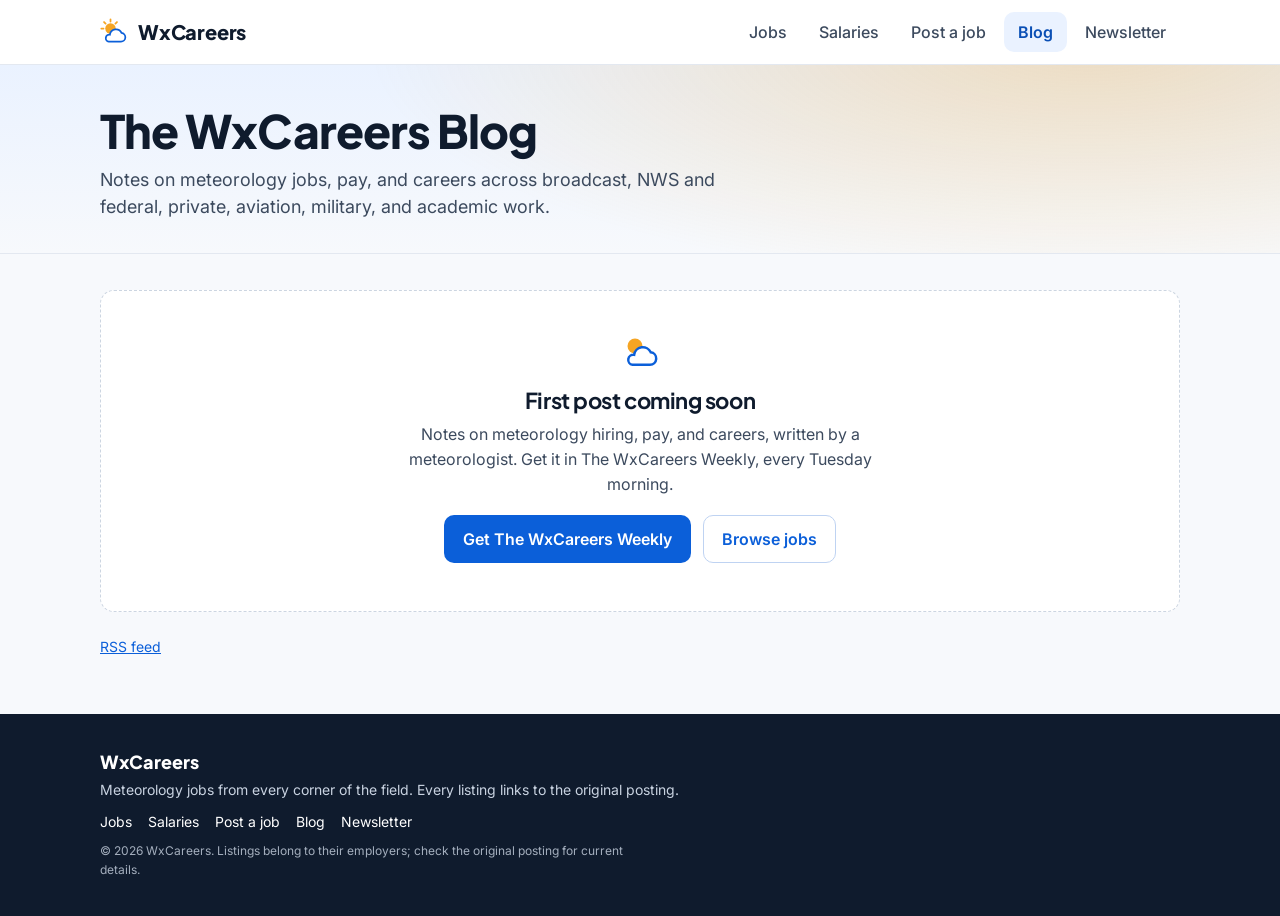
==== site/blog/index.html @ 06b13ea0 "Add blog infrastructure: markdown build, blog index, RSS feed, sitemap, robots.txt, nav links" ====
<!doctype html><html lang=en><head><meta charset=utf-8><meta name=viewport content="width=device-width,initial-scale=1"><title>Blog | WxCareers</title><link rel=canonical href="https://wxcareers.com/blog/"><meta name=description content="Notes on meteorology jobs, pay, and careers from WxCareers."><meta property=og:title content="Blog | WxCareers"><meta property=og:description content="Notes on meteorology jobs, pay, and careers from WxCareers."><meta property=og:type content=website><meta property=og:site_name content=WxCareers><meta property=og:url content="https://wxcareers.com/blog/"><meta name=theme-color content="#0B5FD9"><link rel=preconnect href="https://fonts.googleapis.com"><link rel=preconnect href="https://fonts.gstatic.com" crossorigin><link rel=stylesheet href="https://fonts.googleapis.com/css2?family=Inter:wght@400;500;600;700&family=Plus+Jakarta+Sans:wght@600;700;800&display=swap"><link rel=stylesheet href="../style.css?v=2"><link rel=alternate type="application/rss+xml" title="WxCareers Blog" href="https://wxcareers.com/blog/feed.xml"></head><body>
<a class=skip href="#main">Skip to content</a>
<header class=site-header><div class="wrap nav-row"><a class=brand href=../index.html><svg class="logo-mark" viewBox="0 0 32 32" aria-hidden="true" width="28" height="28"><circle cx="12" cy="12" r="6" fill="#F5A524"/><g stroke="#F5A524" stroke-width="2" stroke-linecap="round"><path d="M12 1.5v2.5M1.5 12H4M4.6 4.6l1.8 1.8M19.4 4.6l-1.8 1.8"/></g><path d="M10 27h14a5 5 0 0 0 .6-9.96A7 7 0 0 0 11.3 19 4 4 0 0 0 10 27z" fill="#fff" stroke="#0B5FD9" stroke-width="2"/></svg><span>WxCareers</span></a>
<button class=nav-toggle aria-expanded=false aria-controls=site-nav><svg viewBox="0 0 24 24" width=22 height=22 aria-hidden=true><path d="M4 7h16M4 12h16M4 17h16" fill="none" stroke="#0F1B2D" stroke-width="2" stroke-linecap="round"/></svg><span class=sr-only>Menu</span></button>
<nav id=site-nav aria-label=Main><ul><li><a href=../index.html>Jobs</a></li><li><a href=../salaries.html>Salaries</a></li><li><a href=../post.html>Post a job</a></li><li><a href=../blog/ class=on aria-current=page>Blog</a></li><li><a href=../newsletter.html>Newsletter</a></li></ul></nav></div></header>
<main id=main><section class="hero hero-sm"><div class=wrap><h1>The WxCareers Blog</h1><p class=hero-lede>Notes on meteorology jobs, pay, and careers across broadcast, NWS and federal, private, aviation, military, and academic work.</p></div></section><section class="wrap content"><div class=coming-soon><svg viewBox="0 0 32 32" width=40 height=40 aria-hidden=true><circle cx=12 cy=12 r=6 fill="#F5A524"/><path d="M10 27h14a5 5 0 0 0 .6-9.96A7 7 0 0 0 11.3 19 4 4 0 0 0 10 27z" fill="#fff" stroke="#0B5FD9" stroke-width=2 /></svg><h2>First post coming soon</h2><p>Notes on meteorology hiring, pay, and careers, written by a meteorologist. Get it in The WxCareers Weekly, every Tuesday morning.</p><div class=cta-row style="justify-content:center"><a class="btn btn-primary" href="../newsletter.html">Get The WxCareers Weekly</a><a class="btn btn-secondary" href="../index.html">Browse jobs</a></div></div><p class=meta><a href="feed.xml">RSS feed</a></p></section></main><footer class=site-footer><div class=wrap><p class=footer-brand>WxCareers</p><p>Meteorology jobs from every corner of the field. Every listing links to the original posting.</p><p class=footer-links><a href=../index.html>Jobs</a><a href=../salaries.html>Salaries</a><a href=../post.html>Post a job</a><a href=../blog/>Blog</a><a href=../newsletter.html>Newsletter</a></p><p class=small>© 2026 WxCareers. Listings belong to their employers; check the original posting for current details.</p></div></footer><script>(function(){var b=document.querySelector('.nav-toggle'),n=document.getElementById('site-nav');b.addEventListener('click',function(){var o=b.getAttribute('aria-expanded')==='true';b.setAttribute('aria-expanded',String(!o));n.classList.toggle('open',!o)})})();</script></body></html>
---- site/style.css ----
/* WxCareers redesign — tokens */
:root{--ink:#0F1B2D;--ink-2:#3C4A5E;--muted:#5A6779;--line:#E3E8F0;--bg:#F7F9FC;--surface:#FFFFFF;
--sky:#0B5FD9;--sky-600:#0A4FB5;--sky-50:#EAF2FF;--sun:#F5A524;--sun-50:#FFF5E1;--sun-ink:#8A4B00;
--green:#0E7A4B;--green-50:#E6F6EE;--focus:#F5A524;--radius:14px;--shadow:0 1px 2px rgba(15,27,45,.06),0 4px 16px rgba(15,27,45,.06);
--font:"Inter",system-ui,-apple-system,"Segoe UI",Roboto,sans-serif;--display:"Plus Jakarta Sans","Inter",system-ui,sans-serif}
*{box-sizing:border-box}html{-webkit-text-size-adjust:100%}
body{margin:0;font:16px/1.55 var(--font);background:var(--bg);color:var(--ink);min-height:100vh;display:flex;flex-direction:column}
main{flex:1}a{color:var(--sky)}a:hover{color:var(--sky-600)}
.wrap{max-width:1120px;margin:0 auto;padding:0 20px}
.sr-only{position:absolute;width:1px;height:1px;padding:0;margin:-1px;overflow:hidden;clip:rect(0,0,0,0);border:0}
.skip{position:absolute;left:12px;top:-60px;background:var(--ink);color:#fff;padding:10px 14px;border-radius:8px;z-index:100}.skip:focus{top:12px}
:focus-visible{outline:3px solid var(--focus);outline-offset:2px;border-radius:6px}
/* header */
.site-header{position:sticky;top:0;z-index:50;background:rgba(255,255,255,.92);backdrop-filter:saturate(1.4) blur(10px);border-bottom:1px solid var(--line)}
.nav-row{display:flex;align-items:center;justify-content:space-between;min-height:64px;flex-wrap:wrap}
.brand{display:flex;align-items:center;gap:10px;font:800 20px/1 var(--display);color:var(--ink);text-decoration:none;letter-spacing:-.01em}
.nav-toggle{padding:0;min-height:44px;display:inline-flex;align-items:center;justify-content:center;width:44px;height:44px;border:1px solid var(--line);background:#fff;border-radius:10px;color:var(--ink);cursor:pointer}
#site-nav{display:none;width:100%}#site-nav.open{display:block}
#site-nav ul{list-style:none;margin:0;padding:8px 0 14px;display:flex;flex-direction:column;gap:2px}
#site-nav a{display:block;padding:12px 14px;border-radius:10px;color:var(--ink-2);text-decoration:none;font-weight:500}
#site-nav a:hover{background:var(--sky-50);color:var(--sky-600)}
#site-nav a.on{color:var(--sky-600);background:var(--sky-50);font-weight:600}
@media(min-width:760px){.nav-toggle{display:none}#site-nav{display:block;width:auto}#site-nav ul{flex-direction:row;padding:0;gap:4px}#site-nav a{padding:8px 14px}}
/* hero */
.hero{background:radial-gradient(1200px 400px at 85% -10%,rgba(245,165,36,.28),transparent 60%),linear-gradient(180deg,#EAF2FF 0%,#F7F9FC 100%);padding:44px 0 28px;border-bottom:1px solid var(--line)}
.hero-sm{padding:40px 0 32px}
h1,h2,h3{font-family:var(--display);letter-spacing:-.02em;color:var(--ink)}
h1{font-size:clamp(30px,5vw,46px);line-height:1.1;margin:0 0 10px;font-weight:800}
.hero-lede{font-size:18px;color:var(--ink-2);margin:0;max-width:60ch}
.meta{color:var(--muted);font-size:14px;margin:0}.hero-meta{font-size:15px}
.content{padding:28px 20px 56px}
/* filters */
.bar{display:flex;gap:10px;flex-wrap:wrap;margin:20px 0 0}
.filters{display:grid;grid-template-columns:1fr 1fr;gap:10px;background:#fff;padding:10px;border:1px solid var(--line);border-radius:var(--radius);box-shadow:var(--shadow)}
.field{position:relative;display:flex;align-items:center}
.field-search{grid-column:1/-1}.field-grow{flex:1;min-width:200px}
@media(min-width:760px){.filters{grid-template-columns:200px 200px 1fr}.field-search{grid-column:auto}}
select,input,button{font:inherit;color:var(--ink)}
select,input{width:100%;min-height:46px;padding:10px 14px;border:1px solid #CCD5E1;border-radius:10px;background:#fff}
select{appearance:none;background-image:url("data:image/svg+xml,%3Csvg xmlns='http://www.w3.org/2000/svg' width='12' height='8'%3E%3Cpath d='M1 1l5 5 5-5' fill='none' stroke='%233C4A5E' stroke-width='2'/%3E%3C/svg%3E");background-repeat:no-repeat;background-position:right 14px center;padding-right:36px}
.field-search input{padding-left:40px}.field .ico{position:absolute;left:13px;color:var(--muted);pointer-events:none}
select:hover,input:hover{border-color:#9FB0C6}
button:not(.nav-toggle){min-height:46px;padding:10px 22px;border:0;border-radius:10px;background:var(--sky);color:#fff;font-weight:600;cursor:pointer}
button:not(.nav-toggle):hover{background:var(--sky-600)}
/* jobs */
.result-count{font-weight:600;color:var(--ink-2);margin:0 0 12px;font-size:14px}
.job-list{display:grid;gap:12px}
.job{display:flex;justify-content:space-between;align-items:flex-start;gap:16px;background:var(--surface);border:1px solid var(--line);border-radius:var(--radius);padding:18px 20px;box-shadow:var(--shadow);transition:border-color .15s,transform .15s}
.job:hover{border-color:#B9CCEB;transform:translateY(-1px)}
.job-main{min-width:0}
.job-title{font-size:18px;margin:0 0 2px;line-height:1.3}
.job-title a{color:var(--ink);text-decoration:none}.job-title a:hover{color:var(--sky)}
.job-employer{margin:0 0 6px;color:var(--ink-2);font-weight:500}
.job .meta{display:flex;flex-wrap:wrap;gap:4px 14px}
.job .meta span+span::before{content:"";display:inline-block;width:4px;height:4px;border-radius:50%;background:#B4BFCD;margin-right:14px;vertical-align:middle;margin-left:-8px}
.sal{display:inline-block;margin:10px 0 0;color:var(--green);background:var(--green-50);font-weight:600;font-size:14px;padding:3px 10px;border-radius:999px}
td.sal{display:table-cell;background:none;padding:12px 14px;border-radius:0}
.tag{font-size:12px;font-weight:600;padding:4px 10px;border-radius:999px;background:var(--sky-50);color:var(--sky-600);white-space:nowrap}
.tag-tv{background:#F1EBFF;color:#5B34C7}.tag-federal{background:#E6F0FF;color:#0A4FB5}.tag-private{background:var(--green-50);color:var(--green)}
.tag-aviation{background:#E3F6FA;color:#0A6577}.tag-military{background:#EEF1E4;color:#4C5A17}.tag-academic{background:var(--sun-50);color:var(--sun-ink)}
.empty{padding:32px;text-align:center;color:var(--muted);background:#fff;border:1px dashed #CCD5E1;border-radius:var(--radius)}
@media(max-width:520px){.job{flex-direction:column-reverse;gap:10px}}
/* table */
.table-wrap{background:#fff;border:1px solid var(--line);border-radius:var(--radius);box-shadow:var(--shadow);overflow:hidden}
table{width:100%;border-collapse:collapse}
th{font-size:12px;text-transform:uppercase;letter-spacing:.06em;color:var(--muted);background:#F2F5FA;font-weight:600}
td,th{padding:12px 14px;border-bottom:1px solid var(--line);text-align:left;vertical-align:top}
tbody tr:last-child td{border-bottom:0}tbody tr:hover{background:#FAFBFE}
td a{font-weight:600;text-decoration:none}
@media(max-width:700px){thead{position:absolute;left:-9999px}table,tbody,tr,td{display:block}tr{padding:12px 14px;border-bottom:1px solid var(--line)}
td,td.sal{border:0;padding:3px 0;display:flex;gap:12px}td::before{content:attr(data-label);flex:0 0 96px;font-size:12px;text-transform:uppercase;letter-spacing:.05em;color:var(--muted);padding-top:2px}}
/* cards */
.card-grid{display:grid;gap:16px}@media(min-width:760px){.card-grid{grid-template-columns:repeat(3,1fr)}}
.card{background:#fff;border:1px solid var(--line);border-radius:var(--radius);padding:24px;box-shadow:var(--shadow)}
.card h3{margin:0 0 8px;font-size:20px}.card p{margin:0;color:var(--ink-2)}
.card-feature{border:2px solid var(--sky);position:relative;background:linear-gradient(180deg,#fff,#F5F9FF)}
.card-narrow{max-width:620px}.card-narrow .bar{margin:0 0 12px}
.tbd{color:var(--sun-ink);background:var(--sun-50);font-weight:600;padding:1px 8px;border-radius:6px}
.note{margin-top:20px}
/* footer */
.site-footer{background:var(--ink);color:#C9D3E1;padding:36px 0;font-size:14px}
.site-footer p{margin:0;max-width:70ch}.footer-brand{font:800 18px var(--display);color:#fff;margin-bottom:6px!important}
@media(prefers-reduced-motion:reduce){*{transition:none!important}}
/* staging additions */
.cta-row{display:flex;gap:12px;flex-wrap:wrap;margin:18px 0 8px}
.btn{display:inline-block;padding:11px 18px;border-radius:10px;font-weight:600;text-decoration:none;border:1px solid transparent}
.btn-primary{background:#0B5FD9;color:#fff}.btn-secondary{background:#fff;color:#0B5FD9;border-color:#BFD3F2}
.hero-support{font-size:14px;color:var(--muted);margin:6px 0 22px}
.status-note{margin:18px 0;font-weight:500}.method{margin-top:20px;max-width:75ch;color:var(--ink-2);font-size:14px}
.footer-links{display:flex;gap:16px;margin:10px 0!important;flex-wrap:wrap}.footer-links a{color:#fff;text-decoration:none}.small{font-size:12px;opacity:.8}
.free{color:#17703a;font-weight:700}
/* blog */
.post-list{display:grid;gap:14px;margin:8px 0 24px}.post-card{background:#fff;border:1px solid var(--line);border-radius:var(--radius);padding:18px 20px}
.post-card h2{margin:0 0 6px;font:700 20px var(--display)}.post-card h2 a{color:var(--ink);text-decoration:none}.post-card h2 a:hover{color:#0B5FD9}
.post-card p{margin:0;color:var(--ink-2)}.post-date{color:var(--muted);font-size:13px;margin-bottom:6px!important}
.coming-soon{background:#fff;border:1px dashed #CCD5E1;border-radius:var(--radius);padding:40px 24px;text-align:center;margin:8px 0 24px}
.coming-soon h2{font:700 22px var(--display);margin:8px 0}.coming-soon p{color:var(--ink-2);margin:0 auto 16px;max-width:52ch}
.article{max-width:720px;margin:0 auto;font-size:17px;line-height:1.7;color:var(--ink)}
.article h2{font:700 24px var(--display);margin:32px 0 10px}.article h3{font:700 19px var(--display);margin:24px 0 8px}
.article a{color:#0B5FD9}.article blockquote{border-left:3px solid #BFD3F2;margin:16px 0;padding:4px 16px;color:var(--ink-2)}
.article pre{background:#0F1B2D;color:#E6EDF7;padding:14px;border-radius:8px;overflow:auto;font-size:14px}.article code{font-size:.92em}
.article img{max-width:100%;border-radius:8px}.back{display:inline-block;margin:24px 0 0;color:#0B5FD9;text-decoration:none;font-weight:600}
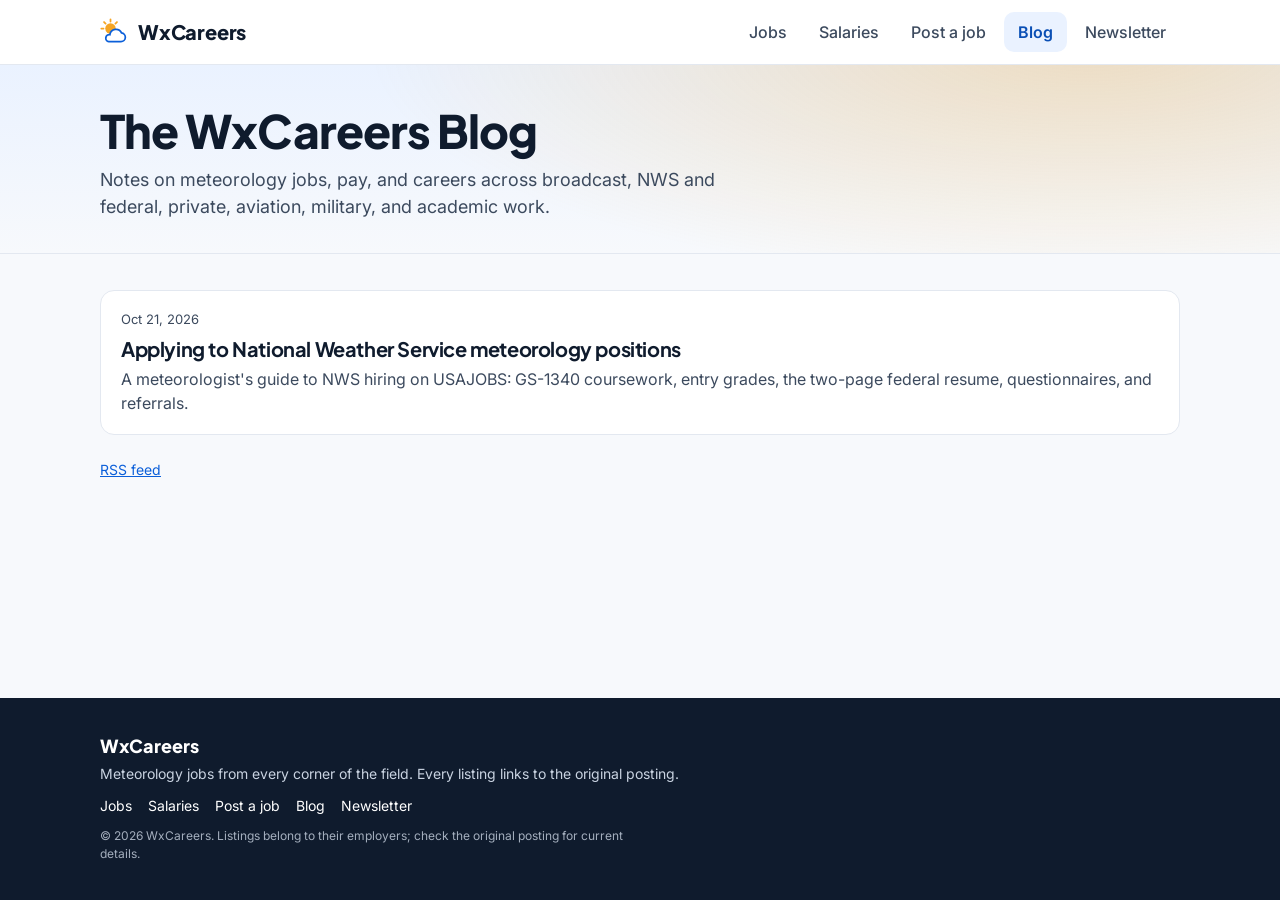
==== commit ad9d74a2: "Publish first post: Applying to National Weather Service meteorology positions" ====
--- a/site/blog/index.html
+++ b/site/blog/index.html
@@ -1,6 +1,6 @@
-<!doctype html><html lang=en><head><meta charset=utf-8><meta name=viewport content="width=device-width,initial-scale=1"><title>Blog | WxCareers</title><link rel=canonical href="https://wxcareers.com/blog/"><meta name=description content="Notes on meteorology jobs, pay, and careers from WxCareers."><meta property=og:title content="Blog | WxCareers"><meta property=og:description content="Notes on meteorology jobs, pay, and careers from WxCareers."><meta property=og:type content=website><meta property=og:site_name content=WxCareers><meta property=og:url content="https://wxcareers.com/blog/"><meta name=theme-color content="#0B5FD9"><link rel=preconnect href="https://fonts.googleapis.com"><link rel=preconnect href="https://fonts.gstatic.com" crossorigin><link rel=stylesheet href="https://fonts.googleapis.com/css2?family=Inter:wght@400;500;600;700&family=Plus+Jakarta+Sans:wght@600;700;800&display=swap"><link rel=stylesheet href="../style.css?v=2"><link rel=alternate type="application/rss+xml" title="WxCareers Blog" href="https://wxcareers.com/blog/feed.xml"></head><body>
+<!doctype html><html lang=en><head><meta charset=utf-8><meta name=viewport content="width=device-width,initial-scale=1"><title>Blog | WxCareers</title><link rel=canonical href="https://wxcareers.com/blog/"><meta name=description content="Notes on meteorology jobs, pay, and careers from WxCareers."><meta property=og:title content="Blog | WxCareers"><meta property=og:description content="Notes on meteorology jobs, pay, and careers from WxCareers."><meta property=og:type content=website><meta property=og:site_name content=WxCareers><meta property=og:url content="https://wxcareers.com/blog/"><meta name=theme-color content="#0B5FD9"><link rel=preconnect href="https://fonts.googleapis.com"><link rel=preconnect href="https://fonts.gstatic.com" crossorigin><link rel=stylesheet href="https://fonts.googleapis.com/css2?family=Inter:wght@400;500;600;700&family=Plus+Jakarta+Sans:wght@600;700;800&display=swap"><link rel=stylesheet href="../style.css?v=3"><link rel=alternate type="application/rss+xml" title="WxCareers Blog" href="https://wxcareers.com/blog/feed.xml"></head><body>
 <a class=skip href="#main">Skip to content</a>
 <header class=site-header><div class="wrap nav-row"><a class=brand href=../index.html><svg class="logo-mark" viewBox="0 0 32 32" aria-hidden="true" width="28" height="28"><circle cx="12" cy="12" r="6" fill="#F5A524"/><g stroke="#F5A524" stroke-width="2" stroke-linecap="round"><path d="M12 1.5v2.5M1.5 12H4M4.6 4.6l1.8 1.8M19.4 4.6l-1.8 1.8"/></g><path d="M10 27h14a5 5 0 0 0 .6-9.96A7 7 0 0 0 11.3 19 4 4 0 0 0 10 27z" fill="#fff" stroke="#0B5FD9" stroke-width="2"/></svg><span>WxCareers</span></a>
 <button class=nav-toggle aria-expanded=false aria-controls=site-nav><svg viewBox="0 0 24 24" width=22 height=22 aria-hidden=true><path d="M4 7h16M4 12h16M4 17h16" fill="none" stroke="#0F1B2D" stroke-width="2" stroke-linecap="round"/></svg><span class=sr-only>Menu</span></button>
 <nav id=site-nav aria-label=Main><ul><li><a href=../index.html>Jobs</a></li><li><a href=../salaries.html>Salaries</a></li><li><a href=../post.html>Post a job</a></li><li><a href=../blog/ class=on aria-current=page>Blog</a></li><li><a href=../newsletter.html>Newsletter</a></li></ul></nav></div></header>
-<main id=main><section class="hero hero-sm"><div class=wrap><h1>The WxCareers Blog</h1><p class=hero-lede>Notes on meteorology jobs, pay, and careers across broadcast, NWS and federal, private, aviation, military, and academic work.</p></div></section><section class="wrap content"><div class=coming-soon><svg viewBox="0 0 32 32" width=40 height=40 aria-hidden=true><circle cx=12 cy=12 r=6 fill="#F5A524"/><path d="M10 27h14a5 5 0 0 0 .6-9.96A7 7 0 0 0 11.3 19 4 4 0 0 0 10 27z" fill="#fff" stroke="#0B5FD9" stroke-width=2 /></svg><h2>First post coming soon</h2><p>Notes on meteorology hiring, pay, and careers, written by a meteorologist. Get it in The WxCareers Weekly, every Tuesday morning.</p><div class=cta-row style="justify-content:center"><a class="btn btn-primary" href="../newsletter.html">Get The WxCareers Weekly</a><a class="btn btn-secondary" href="../index.html">Browse jobs</a></div></div><p class=meta><a href="feed.xml">RSS feed</a></p></section></main><footer class=site-footer><div class=wrap><p class=footer-brand>WxCareers</p><p>Meteorology jobs from every corner of the field. Every listing links to the original posting.</p><p class=footer-links><a href=../index.html>Jobs</a><a href=../salaries.html>Salaries</a><a href=../post.html>Post a job</a><a href=../blog/>Blog</a><a href=../newsletter.html>Newsletter</a></p><p class=small>© 2026 WxCareers. Listings belong to their employers; check the original posting for current details.</p></div></footer><script>(function(){var b=document.querySelector('.nav-toggle'),n=document.getElementById('site-nav');b.addEventListener('click',function(){var o=b.getAttribute('aria-expanded')==='true';b.setAttribute('aria-expanded',String(!o));n.classList.toggle('open',!o)})})();</script></body></html>
+<main id=main><section class="hero hero-sm"><div class=wrap><h1>The WxCareers Blog</h1><p class=hero-lede>Notes on meteorology jobs, pay, and careers across broadcast, NWS and federal, private, aviation, military, and academic work.</p></div></section><section class="wrap content"><div class=post-list><article class=post-card><p class=post-date><time datetime="2026-10-21">Oct 21, 2026</time></p><h2><a href="nws-jobs-usajobs/">Applying to National Weather Service meteorology positions</a></h2><p>A meteorologist&#x27;s guide to NWS hiring on USAJOBS: GS-1340 coursework, entry grades, the two-page federal resume, questionnaires, and referrals.</p></article></div><p class=meta><a href="feed.xml">RSS feed</a></p></section></main><footer class=site-footer><div class=wrap><p class=footer-brand>WxCareers</p><p>Meteorology jobs from every corner of the field. Every listing links to the original posting.</p><p class=footer-links><a href=../index.html>Jobs</a><a href=../salaries.html>Salaries</a><a href=../post.html>Post a job</a><a href=../blog/>Blog</a><a href=../newsletter.html>Newsletter</a></p><p class=small>© 2026 WxCareers. Listings belong to their employers; check the original posting for current details.</p></div></footer><script>(function(){var b=document.querySelector('.nav-toggle'),n=document.getElementById('site-nav');b.addEventListener('click',function(){var o=b.getAttribute('aria-expanded')==='true';b.setAttribute('aria-expanded',String(!o));n.classList.toggle('open',!o)})})();</script></body></html>
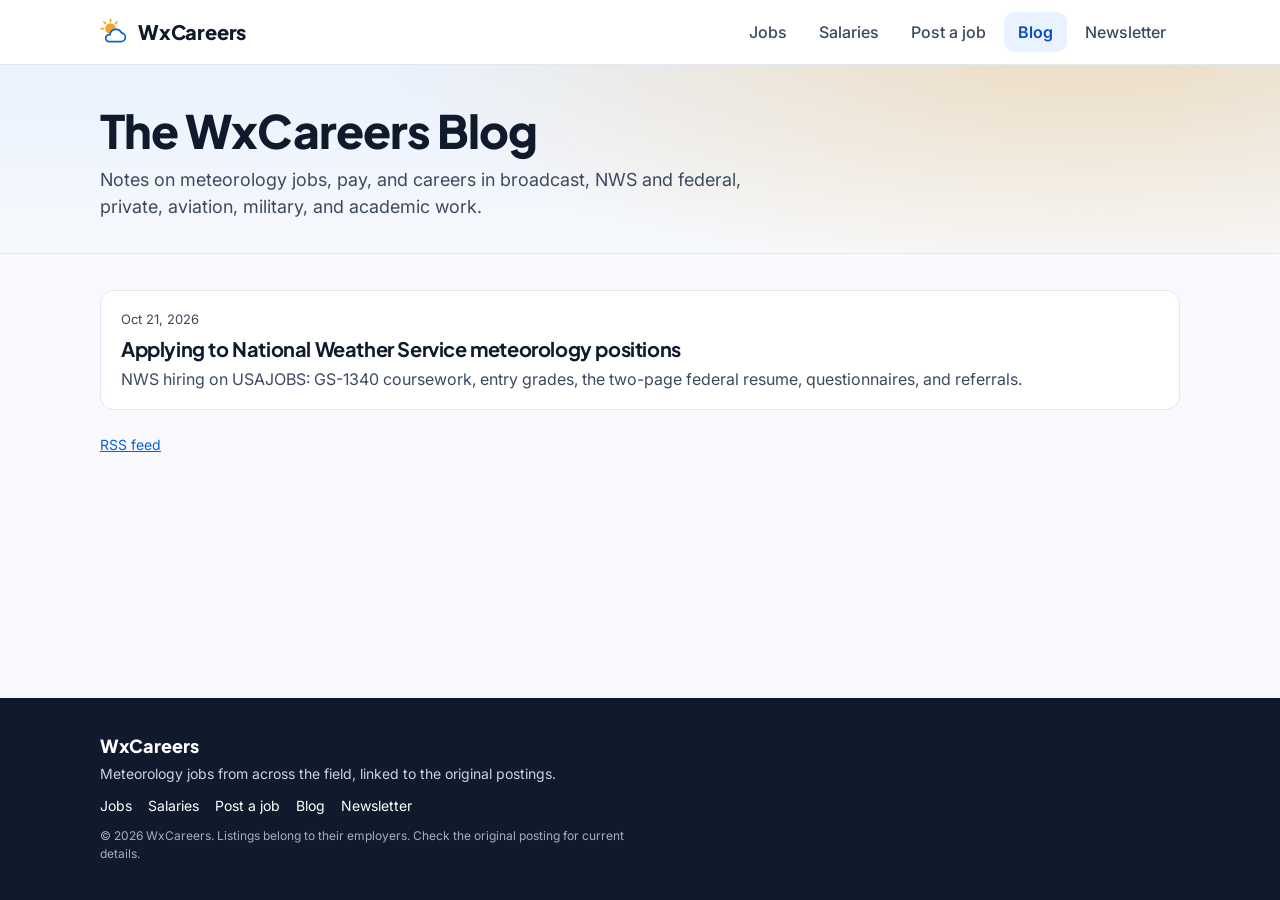
==== commit 5798cbfb: "Simplify site copy; remove salaries method note" ====
--- a/site/blog/index.html
+++ b/site/blog/index.html
@@ -3,4 +3,4 @@
 <header class=site-header><div class="wrap nav-row"><a class=brand href=../index.html><svg class="logo-mark" viewBox="0 0 32 32" aria-hidden="true" width="28" height="28"><circle cx="12" cy="12" r="6" fill="#F5A524"/><g stroke="#F5A524" stroke-width="2" stroke-linecap="round"><path d="M12 1.5v2.5M1.5 12H4M4.6 4.6l1.8 1.8M19.4 4.6l-1.8 1.8"/></g><path d="M10 27h14a5 5 0 0 0 .6-9.96A7 7 0 0 0 11.3 19 4 4 0 0 0 10 27z" fill="#fff" stroke="#0B5FD9" stroke-width="2"/></svg><span>WxCareers</span></a>
 <button class=nav-toggle aria-expanded=false aria-controls=site-nav><svg viewBox="0 0 24 24" width=22 height=22 aria-hidden=true><path d="M4 7h16M4 12h16M4 17h16" fill="none" stroke="#0F1B2D" stroke-width="2" stroke-linecap="round"/></svg><span class=sr-only>Menu</span></button>
 <nav id=site-nav aria-label=Main><ul><li><a href=../index.html>Jobs</a></li><li><a href=../salaries.html>Salaries</a></li><li><a href=../post.html>Post a job</a></li><li><a href=../blog/ class=on aria-current=page>Blog</a></li><li><a href=../newsletter.html>Newsletter</a></li></ul></nav></div></header>
-<main id=main><section class="hero hero-sm"><div class=wrap><h1>The WxCareers Blog</h1><p class=hero-lede>Notes on meteorology jobs, pay, and careers across broadcast, NWS and federal, private, aviation, military, and academic work.</p></div></section><section class="wrap content"><div class=post-list><article class=post-card><p class=post-date><time datetime="2026-10-21">Oct 21, 2026</time></p><h2><a href="nws-jobs-usajobs/">Applying to National Weather Service meteorology positions</a></h2><p>A meteorologist&#x27;s guide to NWS hiring on USAJOBS: GS-1340 coursework, entry grades, the two-page federal resume, questionnaires, and referrals.</p></article></div><p class=meta><a href="feed.xml">RSS feed</a></p></section></main><footer class=site-footer><div class=wrap><p class=footer-brand>WxCareers</p><p>Meteorology jobs from every corner of the field. Every listing links to the original posting.</p><p class=footer-links><a href=../index.html>Jobs</a><a href=../salaries.html>Salaries</a><a href=../post.html>Post a job</a><a href=../blog/>Blog</a><a href=../newsletter.html>Newsletter</a></p><p class=small>© 2026 WxCareers. Listings belong to their employers; check the original posting for current details.</p></div></footer><script>(function(){var b=document.querySelector('.nav-toggle'),n=document.getElementById('site-nav');b.addEventListener('click',function(){var o=b.getAttribute('aria-expanded')==='true';b.setAttribute('aria-expanded',String(!o));n.classList.toggle('open',!o)})})();</script></body></html>
+<main id=main><section class="hero hero-sm"><div class=wrap><h1>The WxCareers Blog</h1><p class=hero-lede>Notes on meteorology jobs, pay, and careers in broadcast, NWS and federal, private, aviation, military, and academic work.</p></div></section><section class="wrap content"><div class=post-list><article class=post-card><p class=post-date><time datetime="2026-10-21">Oct 21, 2026</time></p><h2><a href="nws-jobs-usajobs/">Applying to National Weather Service meteorology positions</a></h2><p>NWS hiring on USAJOBS: GS-1340 coursework, entry grades, the two-page federal resume, questionnaires, and referrals.</p></article></div><p class=meta><a href="feed.xml">RSS feed</a></p></section></main><footer class=site-footer><div class=wrap><p class=footer-brand>WxCareers</p><p>Meteorology jobs from across the field, linked to the original postings.</p><p class=footer-links><a href=../index.html>Jobs</a><a href=../salaries.html>Salaries</a><a href=../post.html>Post a job</a><a href=../blog/>Blog</a><a href=../newsletter.html>Newsletter</a></p><p class=small>© 2026 WxCareers. Listings belong to their employers. Check the original posting for current details.</p></div></footer><script>(function(){var b=document.querySelector('.nav-toggle'),n=document.getElementById('site-nav');b.addEventListener('click',function(){var o=b.getAttribute('aria-expanded')==='true';b.setAttribute('aria-expanded',String(!o));n.classList.toggle('open',!o)})})();</script></body></html>
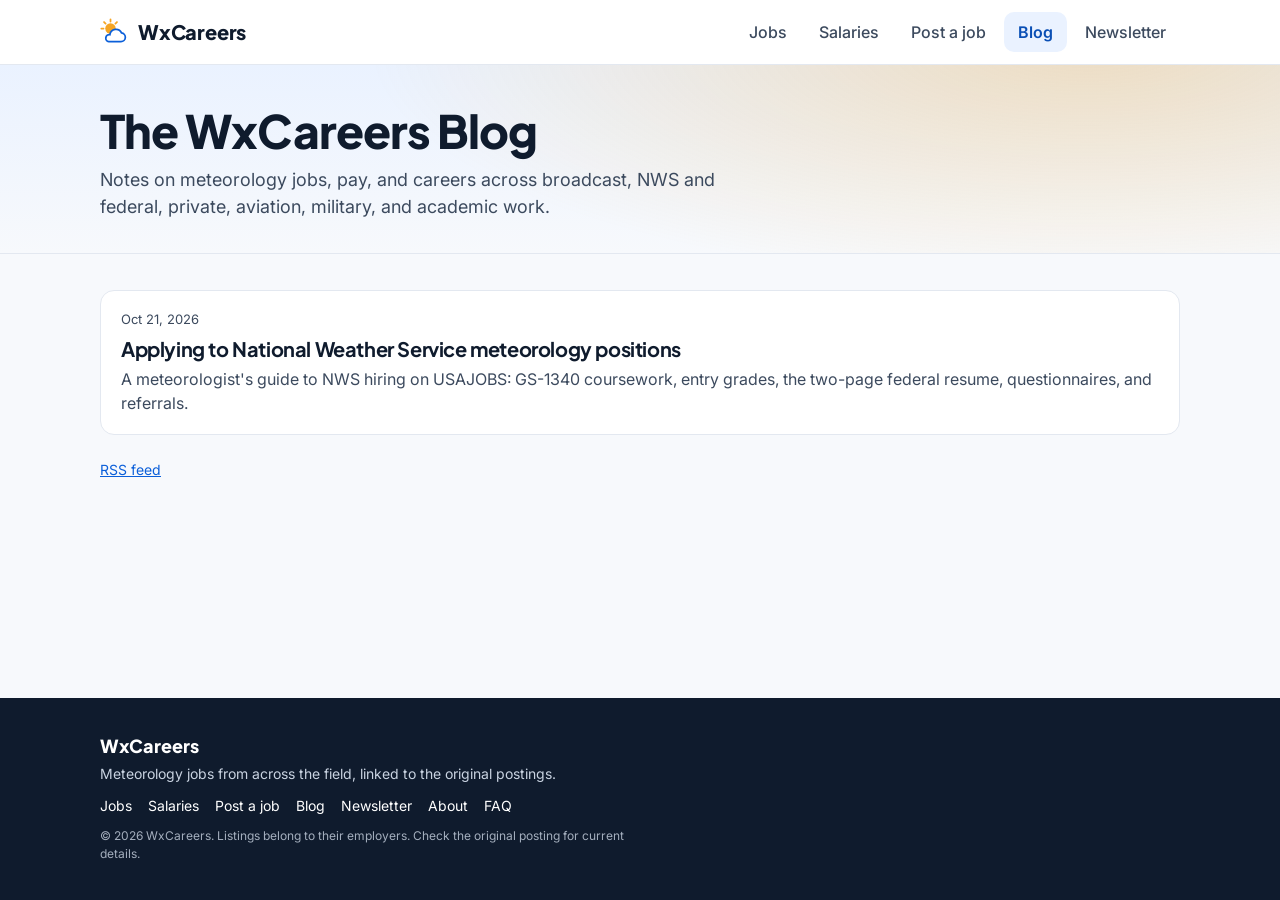
==== commit f432e993: "Add About/FAQ, JSON-LD, llms.txt, static job list, new title/meta" ====
--- a/site/blog/index.html
+++ b/site/blog/index.html
@@ -1,6 +1,6 @@
-<!doctype html><html lang=en><head><meta charset=utf-8><meta name=viewport content="width=device-width,initial-scale=1"><title>Blog | WxCareers</title><link rel=canonical href="https://wxcareers.com/blog/"><meta name=description content="Notes on meteorology jobs, pay, and careers from WxCareers."><meta property=og:title content="Blog | WxCareers"><meta property=og:description content="Notes on meteorology jobs, pay, and careers from WxCareers."><meta property=og:type content=website><meta property=og:site_name content=WxCareers><meta property=og:url content="https://wxcareers.com/blog/"><meta name=theme-color content="#0B5FD9"><link rel=preconnect href="https://fonts.googleapis.com"><link rel=preconnect href="https://fonts.gstatic.com" crossorigin><link rel=stylesheet href="https://fonts.googleapis.com/css2?family=Inter:wght@400;500;600;700&family=Plus+Jakarta+Sans:wght@600;700;800&display=swap"><link rel=stylesheet href="../style.css?v=3"><link rel=alternate type="application/rss+xml" title="WxCareers Blog" href="https://wxcareers.com/blog/feed.xml"></head><body>
+<!doctype html><html lang=en><head><meta charset=utf-8><meta name=viewport content="width=device-width,initial-scale=1"><title>Blog | WxCareers</title><link rel=canonical href="https://wxcareers.com/blog/"><meta name=description content="Notes on meteorology jobs, pay, and careers from WxCareers."><meta property=og:title content="Blog | WxCareers"><meta property=og:description content="Notes on meteorology jobs, pay, and careers from WxCareers."><meta property=og:type content=website><meta property=og:site_name content=WxCareers><meta property=og:url content="https://wxcareers.com/blog/"><meta name=theme-color content="#0B5FD9"><link rel=preconnect href="https://fonts.googleapis.com"><link rel=preconnect href="https://fonts.gstatic.com" crossorigin><link rel=stylesheet href="https://fonts.googleapis.com/css2?family=Inter:wght@400;500;600;700&family=Plus+Jakarta+Sans:wght@600;700;800&display=swap"><link rel=stylesheet href="../style.css?v=3"><link rel=alternate type="application/rss+xml" title="WxCareers Blog" href="https://wxcareers.com/blog/feed.xml"><script type="application/ld+json">{"@context":"https://schema.org","@graph":[{"@type":"Organization","@id":"https://wxcareers.com/#org","name":"WxCareers","url":"https://wxcareers.com/","description":"Free, independent job board for meteorology jobs in TV, the National Weather Service and federal agencies, private weather companies, aviation, the military, and universities. Not affiliated with any employer."},{"@type":"WebSite","@id":"https://wxcareers.com/#website","name":"WxCareers","url":"https://wxcareers.com/","publisher":{"@id":"https://wxcareers.com/#org"},"description":"Meteorology jobs from every sector in one place, updated daily."}]}</script></head><body>
 <a class=skip href="#main">Skip to content</a>
 <header class=site-header><div class="wrap nav-row"><a class=brand href=../index.html><svg class="logo-mark" viewBox="0 0 32 32" aria-hidden="true" width="28" height="28"><circle cx="12" cy="12" r="6" fill="#F5A524"/><g stroke="#F5A524" stroke-width="2" stroke-linecap="round"><path d="M12 1.5v2.5M1.5 12H4M4.6 4.6l1.8 1.8M19.4 4.6l-1.8 1.8"/></g><path d="M10 27h14a5 5 0 0 0 .6-9.96A7 7 0 0 0 11.3 19 4 4 0 0 0 10 27z" fill="#fff" stroke="#0B5FD9" stroke-width="2"/></svg><span>WxCareers</span></a>
 <button class=nav-toggle aria-expanded=false aria-controls=site-nav><svg viewBox="0 0 24 24" width=22 height=22 aria-hidden=true><path d="M4 7h16M4 12h16M4 17h16" fill="none" stroke="#0F1B2D" stroke-width="2" stroke-linecap="round"/></svg><span class=sr-only>Menu</span></button>
 <nav id=site-nav aria-label=Main><ul><li><a href=../index.html>Jobs</a></li><li><a href=../salaries.html>Salaries</a></li><li><a href=../post.html>Post a job</a></li><li><a href=../blog/ class=on aria-current=page>Blog</a></li><li><a href=../newsletter.html>Newsletter</a></li></ul></nav></div></header>
-<main id=main><section class="hero hero-sm"><div class=wrap><h1>The WxCareers Blog</h1><p class=hero-lede>Notes on meteorology jobs, pay, and careers in broadcast, NWS and federal, private, aviation, military, and academic work.</p></div></section><section class="wrap content"><div class=post-list><article class=post-card><p class=post-date><time datetime="2026-10-21">Oct 21, 2026</time></p><h2><a href="nws-jobs-usajobs/">Applying to National Weather Service meteorology positions</a></h2><p>NWS hiring on USAJOBS: GS-1340 coursework, entry grades, the two-page federal resume, questionnaires, and referrals.</p></article></div><p class=meta><a href="feed.xml">RSS feed</a></p></section></main><footer class=site-footer><div class=wrap><p class=footer-brand>WxCareers</p><p>Meteorology jobs from across the field, linked to the original postings.</p><p class=footer-links><a href=../index.html>Jobs</a><a href=../salaries.html>Salaries</a><a href=../post.html>Post a job</a><a href=../blog/>Blog</a><a href=../newsletter.html>Newsletter</a></p><p class=small>© 2026 WxCareers. Listings belong to their employers. Check the original posting for current details.</p></div></footer><script>(function(){var b=document.querySelector('.nav-toggle'),n=document.getElementById('site-nav');b.addEventListener('click',function(){var o=b.getAttribute('aria-expanded')==='true';b.setAttribute('aria-expanded',String(!o));n.classList.toggle('open',!o)})})();</script></body></html>
+<main id=main><section class="hero hero-sm"><div class=wrap><h1>The WxCareers Blog</h1><p class=hero-lede>Notes on meteorology jobs, pay, and careers across broadcast, NWS and federal, private, aviation, military, and academic work.</p></div></section><section class="wrap content"><div class=post-list><article class=post-card><p class=post-date><time datetime="2026-10-21">Oct 21, 2026</time></p><h2><a href="nws-jobs-usajobs/">Applying to National Weather Service meteorology positions</a></h2><p>A meteorologist&#x27;s guide to NWS hiring on USAJOBS: GS-1340 coursework, entry grades, the two-page federal resume, questionnaires, and referrals.</p></article></div><p class=meta><a href="feed.xml">RSS feed</a></p></section></main><footer class=site-footer><div class=wrap><p class=footer-brand>WxCareers</p><p>Meteorology jobs from across the field, linked to the original postings.</p><p class=footer-links><a href=../index.html>Jobs</a><a href=../salaries.html>Salaries</a><a href=../post.html>Post a job</a><a href=../blog/>Blog</a><a href=../newsletter.html>Newsletter</a><a href=../about.html>About</a><a href=../faq.html>FAQ</a></p><p class=small>© 2026 WxCareers. Listings belong to their employers. Check the original posting for current details.</p></div></footer><script>(function(){var b=document.querySelector('.nav-toggle'),n=document.getElementById('site-nav');b.addEventListener('click',function(){var o=b.getAttribute('aria-expanded')==='true';b.setAttribute('aria-expanded',String(!o));n.classList.toggle('open',!o)})})();</script></body></html>
--- a/site/style.css
+++ b/site/style.css
@@ -100,3 +100,5 @@
 .article a{color:#0B5FD9}.article blockquote{border-left:3px solid #BFD3F2;margin:16px 0;padding:4px 16px;color:var(--ink-2)}
 .article pre{background:#0F1B2D;color:#E6EDF7;padding:14px;border-radius:8px;overflow:auto;font-size:14px}.article code{font-size:.92em}
 .article img{max-width:100%;border-radius:8px}.back{display:inline-block;margin:24px 0 0;color:#0B5FD9;text-decoration:none;font-weight:600}
+
+.prose{max-width:720px}.prose h2{font-size:1.15rem;margin:1.6em 0 .4em}.prose p{line-height:1.65;margin:0 0 1em}
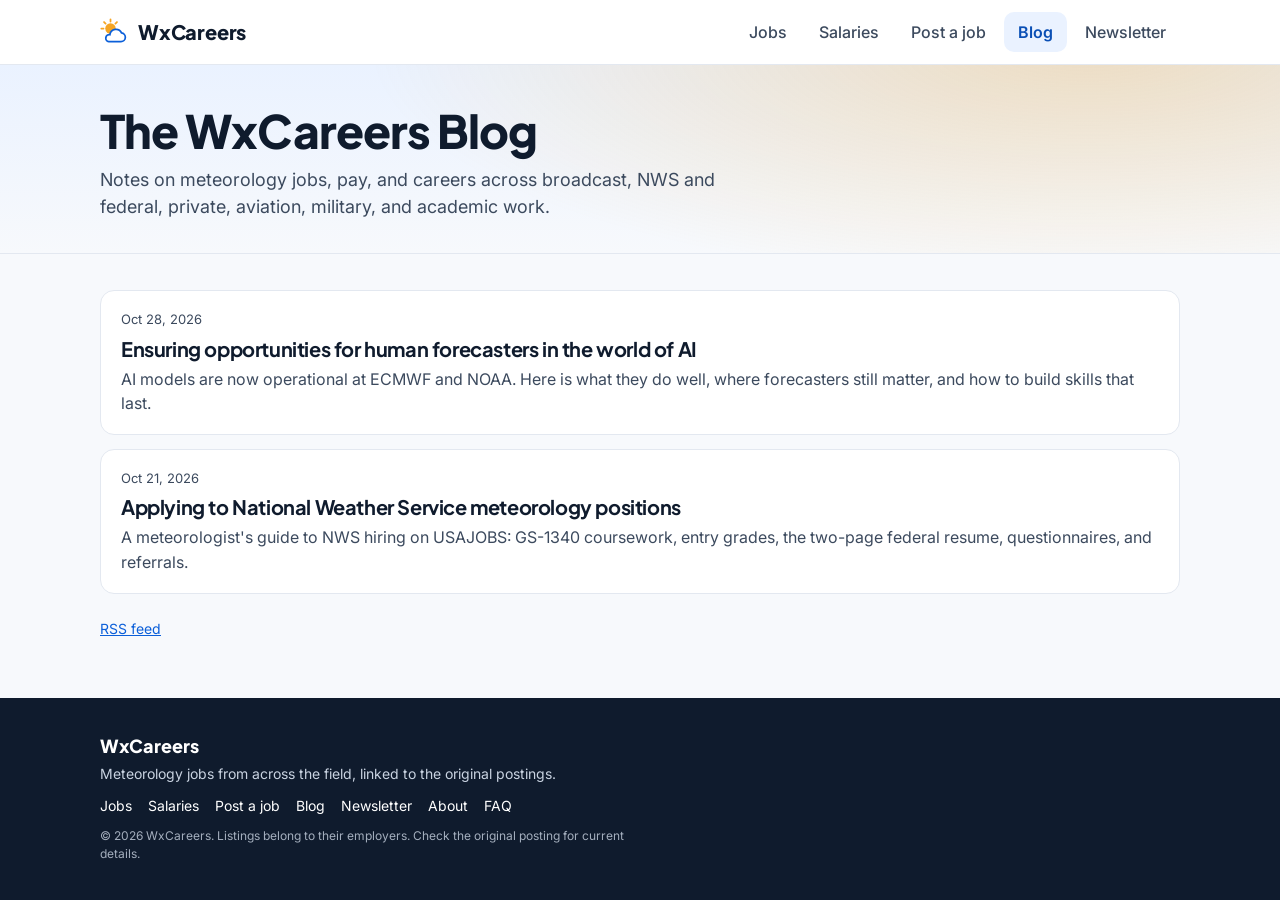
==== commit 4f5bfa86: "Publish: Ensuring opportunities for human forecasters in the world of AI" ====
--- a/site/blog/index.html
+++ b/site/blog/index.html
@@ -3,4 +3,4 @@
 <header class=site-header><div class="wrap nav-row"><a class=brand href=../index.html><svg class="logo-mark" viewBox="0 0 32 32" aria-hidden="true" width="28" height="28"><circle cx="12" cy="12" r="6" fill="#F5A524"/><g stroke="#F5A524" stroke-width="2" stroke-linecap="round"><path d="M12 1.5v2.5M1.5 12H4M4.6 4.6l1.8 1.8M19.4 4.6l-1.8 1.8"/></g><path d="M10 27h14a5 5 0 0 0 .6-9.96A7 7 0 0 0 11.3 19 4 4 0 0 0 10 27z" fill="#fff" stroke="#0B5FD9" stroke-width="2"/></svg><span>WxCareers</span></a>
 <button class=nav-toggle aria-expanded=false aria-controls=site-nav><svg viewBox="0 0 24 24" width=22 height=22 aria-hidden=true><path d="M4 7h16M4 12h16M4 17h16" fill="none" stroke="#0F1B2D" stroke-width="2" stroke-linecap="round"/></svg><span class=sr-only>Menu</span></button>
 <nav id=site-nav aria-label=Main><ul><li><a href=../index.html>Jobs</a></li><li><a href=../salaries.html>Salaries</a></li><li><a href=../post.html>Post a job</a></li><li><a href=../blog/ class=on aria-current=page>Blog</a></li><li><a href=../newsletter.html>Newsletter</a></li></ul></nav></div></header>
-<main id=main><section class="hero hero-sm"><div class=wrap><h1>The WxCareers Blog</h1><p class=hero-lede>Notes on meteorology jobs, pay, and careers across broadcast, NWS and federal, private, aviation, military, and academic work.</p></div></section><section class="wrap content"><div class=post-list><article class=post-card><p class=post-date><time datetime="2026-10-21">Oct 21, 2026</time></p><h2><a href="nws-jobs-usajobs/">Applying to National Weather Service meteorology positions</a></h2><p>A meteorologist&#x27;s guide to NWS hiring on USAJOBS: GS-1340 coursework, entry grades, the two-page federal resume, questionnaires, and referrals.</p></article></div><p class=meta><a href="feed.xml">RSS feed</a></p></section></main><footer class=site-footer><div class=wrap><p class=footer-brand>WxCareers</p><p>Meteorology jobs from across the field, linked to the original postings.</p><p class=footer-links><a href=../index.html>Jobs</a><a href=../salaries.html>Salaries</a><a href=../post.html>Post a job</a><a href=../blog/>Blog</a><a href=../newsletter.html>Newsletter</a><a href=../about.html>About</a><a href=../faq.html>FAQ</a></p><p class=small>© 2026 WxCareers. Listings belong to their employers. Check the original posting for current details.</p></div></footer><script>(function(){var b=document.querySelector('.nav-toggle'),n=document.getElementById('site-nav');b.addEventListener('click',function(){var o=b.getAttribute('aria-expanded')==='true';b.setAttribute('aria-expanded',String(!o));n.classList.toggle('open',!o)})})();</script></body></html>
+<main id=main><section class="hero hero-sm"><div class=wrap><h1>The WxCareers Blog</h1><p class=hero-lede>Notes on meteorology jobs, pay, and careers across broadcast, NWS and federal, private, aviation, military, and academic work.</p></div></section><section class="wrap content"><div class=post-list><article class=post-card><p class=post-date><time datetime="2026-10-28">Oct 28, 2026</time></p><h2><a href="human-forecasters-ai/">Ensuring opportunities for human forecasters in the world of AI</a></h2><p>AI models are now operational at ECMWF and NOAA. Here is what they do well, where forecasters still matter, and how to build skills that last.</p></article><article class=post-card><p class=post-date><time datetime="2026-10-21">Oct 21, 2026</time></p><h2><a href="nws-jobs-usajobs/">Applying to National Weather Service meteorology positions</a></h2><p>A meteorologist&#x27;s guide to NWS hiring on USAJOBS: GS-1340 coursework, entry grades, the two-page federal resume, questionnaires, and referrals.</p></article></div><p class=meta><a href="feed.xml">RSS feed</a></p></section></main><footer class=site-footer><div class=wrap><p class=footer-brand>WxCareers</p><p>Meteorology jobs from across the field, linked to the original postings.</p><p class=footer-links><a href=../index.html>Jobs</a><a href=../salaries.html>Salaries</a><a href=../post.html>Post a job</a><a href=../blog/>Blog</a><a href=../newsletter.html>Newsletter</a><a href=../about.html>About</a><a href=../faq.html>FAQ</a></p><p class=small>© 2026 WxCareers. Listings belong to their employers. Check the original posting for current details.</p></div></footer><script>(function(){var b=document.querySelector('.nav-toggle'),n=document.getElementById('site-nav');b.addEventListener('click',function(){var o=b.getAttribute('aria-expanded')==='true';b.setAttribute('aria-expanded',String(!o));n.classList.toggle('open',!o)})})();</script></body></html>
--- a/site/style.css
+++ b/site/style.css
@@ -85,7 +85,6 @@
 .cta-row{display:flex;gap:12px;flex-wrap:wrap;margin:18px 0 8px}
 .btn{display:inline-block;padding:11px 18px;border-radius:10px;font-weight:600;text-decoration:none;border:1px solid transparent}
 .btn-primary{background:#0B5FD9;color:#fff}.btn-secondary{background:#fff;color:#0B5FD9;border-color:#BFD3F2}
-.hero-support{font-size:14px;color:var(--muted);margin:6px 0 22px}
 .status-note{margin:18px 0;font-weight:500}.method{margin-top:20px;max-width:75ch;color:var(--ink-2);font-size:14px}
 .footer-links{display:flex;gap:16px;margin:10px 0!important;flex-wrap:wrap}.footer-links a{color:#fff;text-decoration:none}.small{font-size:12px;opacity:.8}
 .free{color:#17703a;font-weight:700}
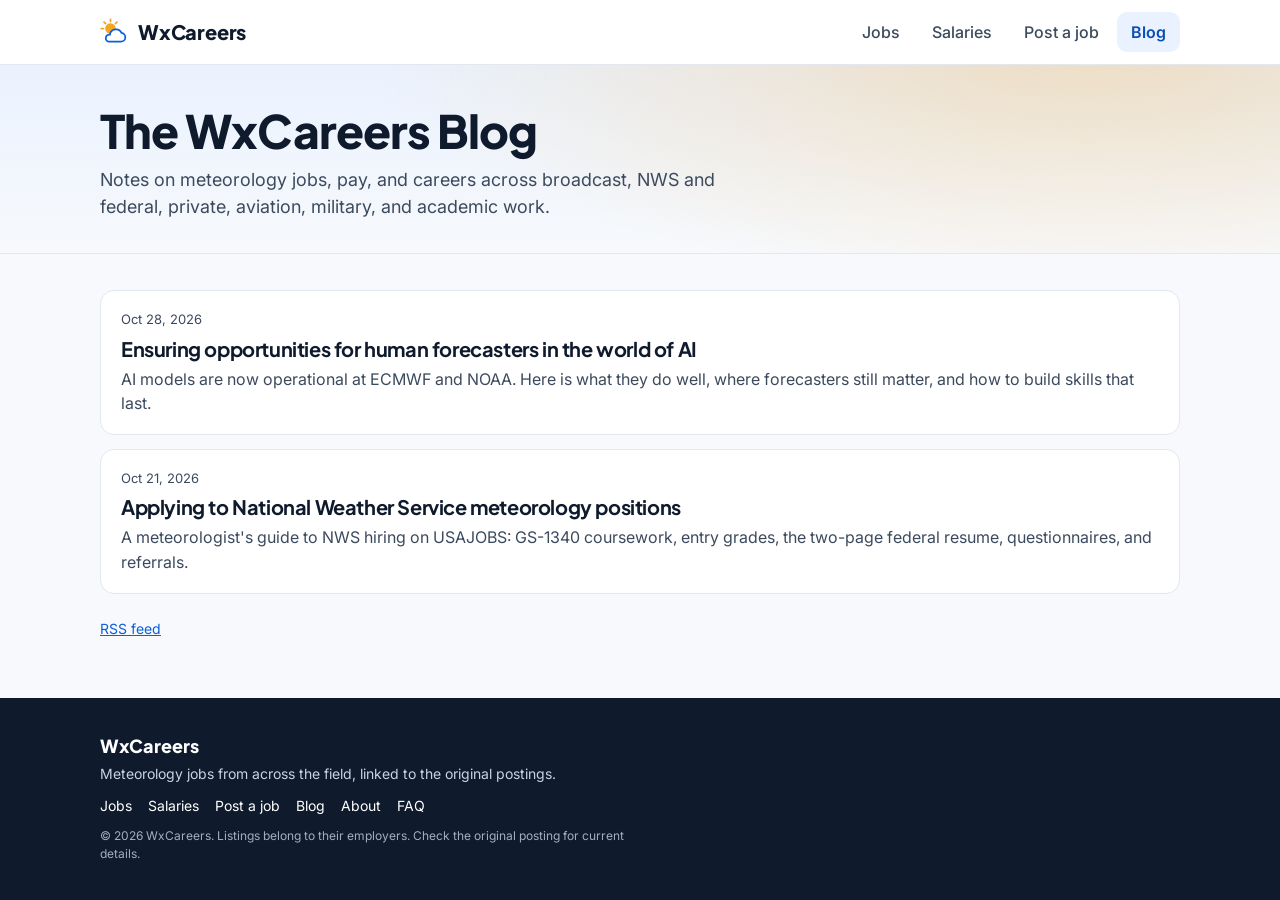
==== commit afbacb7a: "Remove newsletter signup and links; redirect newsletter page to homepage" ====
--- a/site/blog/index.html
+++ b/site/blog/index.html
@@ -2,5 +2,5 @@
 <a class=skip href="#main">Skip to content</a>
 <header class=site-header><div class="wrap nav-row"><a class=brand href=../index.html><svg class="logo-mark" viewBox="0 0 32 32" aria-hidden="true" width="28" height="28"><circle cx="12" cy="12" r="6" fill="#F5A524"/><g stroke="#F5A524" stroke-width="2" stroke-linecap="round"><path d="M12 1.5v2.5M1.5 12H4M4.6 4.6l1.8 1.8M19.4 4.6l-1.8 1.8"/></g><path d="M10 27h14a5 5 0 0 0 .6-9.96A7 7 0 0 0 11.3 19 4 4 0 0 0 10 27z" fill="#fff" stroke="#0B5FD9" stroke-width="2"/></svg><span>WxCareers</span></a>
 <button class=nav-toggle aria-expanded=false aria-controls=site-nav><svg viewBox="0 0 24 24" width=22 height=22 aria-hidden=true><path d="M4 7h16M4 12h16M4 17h16" fill="none" stroke="#0F1B2D" stroke-width="2" stroke-linecap="round"/></svg><span class=sr-only>Menu</span></button>
-<nav id=site-nav aria-label=Main><ul><li><a href=../index.html>Jobs</a></li><li><a href=../salaries.html>Salaries</a></li><li><a href=../post.html>Post a job</a></li><li><a href=../blog/ class=on aria-current=page>Blog</a></li><li><a href=../newsletter.html>Newsletter</a></li></ul></nav></div></header>
-<main id=main><section class="hero hero-sm"><div class=wrap><h1>The WxCareers Blog</h1><p class=hero-lede>Notes on meteorology jobs, pay, and careers across broadcast, NWS and federal, private, aviation, military, and academic work.</p></div></section><section class="wrap content"><div class=post-list><article class=post-card><p class=post-date><time datetime="2026-10-28">Oct 28, 2026</time></p><h2><a href="human-forecasters-ai/">Ensuring opportunities for human forecasters in the world of AI</a></h2><p>AI models are now operational at ECMWF and NOAA. Here is what they do well, where forecasters still matter, and how to build skills that last.</p></article><article class=post-card><p class=post-date><time datetime="2026-10-21">Oct 21, 2026</time></p><h2><a href="nws-jobs-usajobs/">Applying to National Weather Service meteorology positions</a></h2><p>A meteorologist&#x27;s guide to NWS hiring on USAJOBS: GS-1340 coursework, entry grades, the two-page federal resume, questionnaires, and referrals.</p></article></div><p class=meta><a href="feed.xml">RSS feed</a></p></section></main><footer class=site-footer><div class=wrap><p class=footer-brand>WxCareers</p><p>Meteorology jobs from across the field, linked to the original postings.</p><p class=footer-links><a href=../index.html>Jobs</a><a href=../salaries.html>Salaries</a><a href=../post.html>Post a job</a><a href=../blog/>Blog</a><a href=../newsletter.html>Newsletter</a><a href=../about.html>About</a><a href=../faq.html>FAQ</a></p><p class=small>© 2026 WxCareers. Listings belong to their employers. Check the original posting for current details.</p></div></footer><script>(function(){var b=document.querySelector('.nav-toggle'),n=document.getElementById('site-nav');b.addEventListener('click',function(){var o=b.getAttribute('aria-expanded')==='true';b.setAttribute('aria-expanded',String(!o));n.classList.toggle('open',!o)})})();</script></body></html>
+<nav id=site-nav aria-label=Main><ul><li><a href=../index.html>Jobs</a></li><li><a href=../salaries.html>Salaries</a></li><li><a href=../post.html>Post a job</a></li><li><a href=../blog/ class=on aria-current=page>Blog</a></li></ul></nav></div></header>
+<main id=main><section class="hero hero-sm"><div class=wrap><h1>The WxCareers Blog</h1><p class=hero-lede>Notes on meteorology jobs, pay, and careers across broadcast, NWS and federal, private, aviation, military, and academic work.</p></div></section><section class="wrap content"><div class=post-list><article class=post-card><p class=post-date><time datetime="2026-10-28">Oct 28, 2026</time></p><h2><a href="human-forecasters-ai/">Ensuring opportunities for human forecasters in the world of AI</a></h2><p>AI models are now operational at ECMWF and NOAA. Here is what they do well, where forecasters still matter, and how to build skills that last.</p></article><article class=post-card><p class=post-date><time datetime="2026-10-21">Oct 21, 2026</time></p><h2><a href="nws-jobs-usajobs/">Applying to National Weather Service meteorology positions</a></h2><p>A meteorologist&#x27;s guide to NWS hiring on USAJOBS: GS-1340 coursework, entry grades, the two-page federal resume, questionnaires, and referrals.</p></article></div><p class=meta><a href="feed.xml">RSS feed</a></p></section></main><footer class=site-footer><div class=wrap><p class=footer-brand>WxCareers</p><p>Meteorology jobs from across the field, linked to the original postings.</p><p class=footer-links><a href=../index.html>Jobs</a><a href=../salaries.html>Salaries</a><a href=../post.html>Post a job</a><a href=../blog/>Blog</a><a href=../about.html>About</a><a href=../faq.html>FAQ</a></p><p class=small>© 2026 WxCareers. Listings belong to their employers. Check the original posting for current details.</p></div></footer><script>(function(){var b=document.querySelector('.nav-toggle'),n=document.getElementById('site-nav');b.addEventListener('click',function(){var o=b.getAttribute('aria-expanded')==='true';b.setAttribute('aria-expanded',String(!o));n.classList.toggle('open',!o)})})();</script></body></html>
--- a/site/style.css
+++ b/site/style.css
@@ -101,3 +101,4 @@
 .article img{max-width:100%;border-radius:8px}.back{display:inline-block;margin:24px 0 0;color:#0B5FD9;text-decoration:none;font-weight:600}
 
 .prose{max-width:720px}.prose h2{font-size:1.15rem;margin:1.6em 0 .4em}.prose p{line-height:1.65;margin:0 0 1em}
+@media(min-width:760px){.card-grid-2{grid-template-columns:repeat(2,1fr)}}
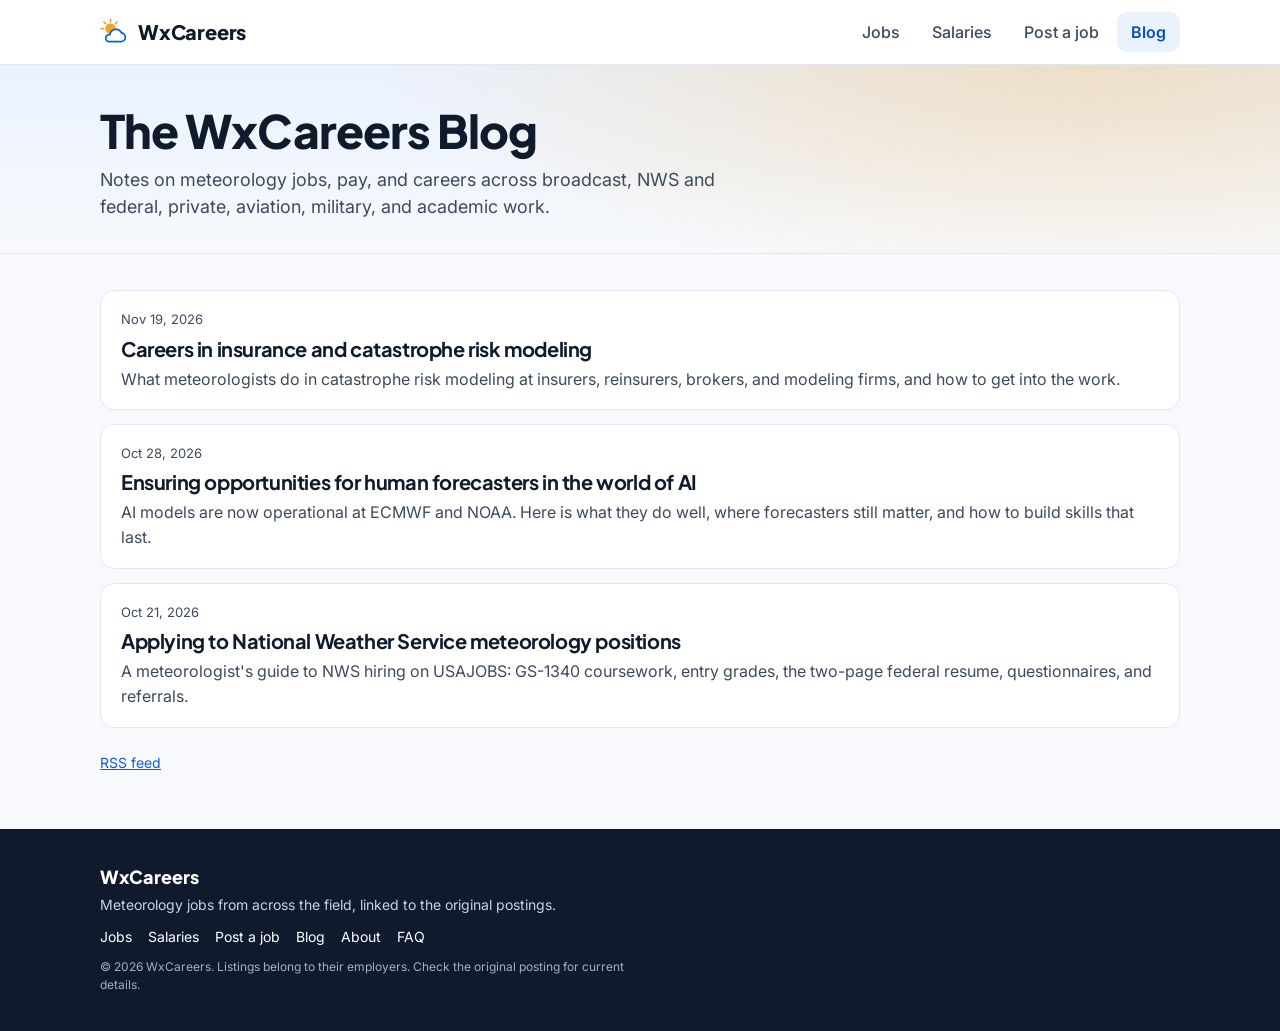
==== commit a0cdd54f: "Publish blog post: Careers in insurance and catastrophe risk modeling" ====
--- a/site/blog/index.html
+++ b/site/blog/index.html
@@ -3,4 +3,4 @@
 <header class=site-header><div class="wrap nav-row"><a class=brand href=../index.html><svg class="logo-mark" viewBox="0 0 32 32" aria-hidden="true" width="28" height="28"><circle cx="12" cy="12" r="6" fill="#F5A524"/><g stroke="#F5A524" stroke-width="2" stroke-linecap="round"><path d="M12 1.5v2.5M1.5 12H4M4.6 4.6l1.8 1.8M19.4 4.6l-1.8 1.8"/></g><path d="M10 27h14a5 5 0 0 0 .6-9.96A7 7 0 0 0 11.3 19 4 4 0 0 0 10 27z" fill="#fff" stroke="#0B5FD9" stroke-width="2"/></svg><span>WxCareers</span></a>
 <button class=nav-toggle aria-expanded=false aria-controls=site-nav><svg viewBox="0 0 24 24" width=22 height=22 aria-hidden=true><path d="M4 7h16M4 12h16M4 17h16" fill="none" stroke="#0F1B2D" stroke-width="2" stroke-linecap="round"/></svg><span class=sr-only>Menu</span></button>
 <nav id=site-nav aria-label=Main><ul><li><a href=../index.html>Jobs</a></li><li><a href=../salaries.html>Salaries</a></li><li><a href=../post.html>Post a job</a></li><li><a href=../blog/ class=on aria-current=page>Blog</a></li></ul></nav></div></header>
-<main id=main><section class="hero hero-sm"><div class=wrap><h1>The WxCareers Blog</h1><p class=hero-lede>Notes on meteorology jobs, pay, and careers across broadcast, NWS and federal, private, aviation, military, and academic work.</p></div></section><section class="wrap content"><div class=post-list><article class=post-card><p class=post-date><time datetime="2026-10-28">Oct 28, 2026</time></p><h2><a href="human-forecasters-ai/">Ensuring opportunities for human forecasters in the world of AI</a></h2><p>AI models are now operational at ECMWF and NOAA. Here is what they do well, where forecasters still matter, and how to build skills that last.</p></article><article class=post-card><p class=post-date><time datetime="2026-10-21">Oct 21, 2026</time></p><h2><a href="nws-jobs-usajobs/">Applying to National Weather Service meteorology positions</a></h2><p>A meteorologist&#x27;s guide to NWS hiring on USAJOBS: GS-1340 coursework, entry grades, the two-page federal resume, questionnaires, and referrals.</p></article></div><p class=meta><a href="feed.xml">RSS feed</a></p></section></main><footer class=site-footer><div class=wrap><p class=footer-brand>WxCareers</p><p>Meteorology jobs from across the field, linked to the original postings.</p><p class=footer-links><a href=../index.html>Jobs</a><a href=../salaries.html>Salaries</a><a href=../post.html>Post a job</a><a href=../blog/>Blog</a><a href=../about.html>About</a><a href=../faq.html>FAQ</a></p><p class=small>© 2026 WxCareers. Listings belong to their employers. Check the original posting for current details.</p></div></footer><script>(function(){var b=document.querySelector('.nav-toggle'),n=document.getElementById('site-nav');b.addEventListener('click',function(){var o=b.getAttribute('aria-expanded')==='true';b.setAttribute('aria-expanded',String(!o));n.classList.toggle('open',!o)})})();</script></body></html>
+<main id=main><section class="hero hero-sm"><div class=wrap><h1>The WxCareers Blog</h1><p class=hero-lede>Notes on meteorology jobs, pay, and careers across broadcast, NWS and federal, private, aviation, military, and academic work.</p></div></section><section class="wrap content"><div class=post-list><article class=post-card><p class=post-date><time datetime="2026-11-19">Nov 19, 2026</time></p><h2><a href="insurance-catastrophe-risk-modeling/">Careers in insurance and catastrophe risk modeling</a></h2><p>What meteorologists do in catastrophe risk modeling at insurers, reinsurers, brokers, and modeling firms, and how to get into the work.</p></article><article class=post-card><p class=post-date><time datetime="2026-10-28">Oct 28, 2026</time></p><h2><a href="human-forecasters-ai/">Ensuring opportunities for human forecasters in the world of AI</a></h2><p>AI models are now operational at ECMWF and NOAA. Here is what they do well, where forecasters still matter, and how to build skills that last.</p></article><article class=post-card><p class=post-date><time datetime="2026-10-21">Oct 21, 2026</time></p><h2><a href="nws-jobs-usajobs/">Applying to National Weather Service meteorology positions</a></h2><p>A meteorologist&#x27;s guide to NWS hiring on USAJOBS: GS-1340 coursework, entry grades, the two-page federal resume, questionnaires, and referrals.</p></article></div><p class=meta><a href="feed.xml">RSS feed</a></p></section></main><footer class=site-footer><div class=wrap><p class=footer-brand>WxCareers</p><p>Meteorology jobs from across the field, linked to the original postings.</p><p class=footer-links><a href=../index.html>Jobs</a><a href=../salaries.html>Salaries</a><a href=../post.html>Post a job</a><a href=../blog/>Blog</a><a href=../about.html>About</a><a href=../faq.html>FAQ</a></p><p class=small>© 2026 WxCareers. Listings belong to their employers. Check the original posting for current details.</p></div></footer><script>(function(){var b=document.querySelector('.nav-toggle'),n=document.getElementById('site-nav');b.addEventListener('click',function(){var o=b.getAttribute('aria-expanded')==='true';b.setAttribute('aria-expanded',String(!o));n.classList.toggle('open',!o)})})();</script></body></html>
